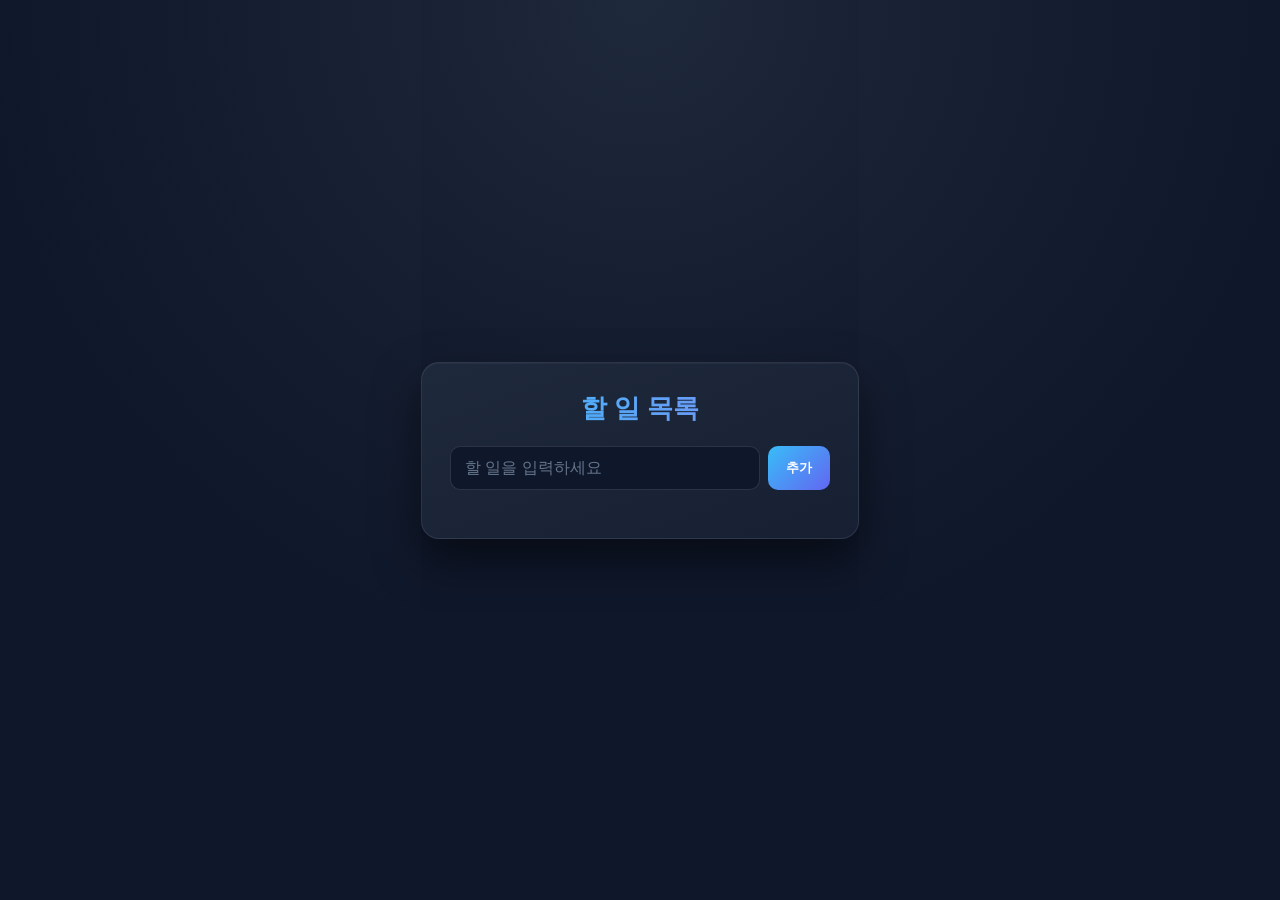
==== index.html @ 5277f51d "Initial commit: todo list app and simple scripts Co-Authored-By: Claude Sonnet 5 <noreply@anthropic." ====
<!DOCTYPE html>
<html lang="ko">
<head>
<meta charset="UTF-8">
<meta name="viewport" content="width=device-width, initial-scale=1.0">
<title>할 일 목록</title>
<link rel="stylesheet" href="style.css">
</head>
<body>
  <div class="todo-app">
    <h1>할 일 목록</h1>
    <form id="todo-form">
      <input type="text" id="todo-input" placeholder="할 일을 입력하세요" autocomplete="off">
      <button type="submit">추가</button>
    </form>
    <ul id="todo-list"></ul>
  </div>

  <script src="app.js"></script>
</body>
</html>
---- style.css ----
html, body {
  height: 100%;
  margin: 0;
  display: flex;
  align-items: center;
  justify-content: center;
  background: radial-gradient(circle at top, #1e293b, #0f172a 60%);
  font-family: 'Segoe UI', 'Malgun Gothic', sans-serif;
}

.todo-app {
  width: 380px;
  background: linear-gradient(160deg, #1e293b, #172033);
  border: 1px solid rgba(148, 163, 184, 0.15);
  border-radius: 18px;
  padding: 28px;
  color: #e2e8f0;
  box-shadow: 0 20px 45px rgba(0, 0, 0, 0.5), inset 0 1px 0 rgba(255, 255, 255, 0.04);
}

h1 {
  margin: 0 0 20px;
  font-size: 1.6rem;
  font-weight: 700;
  text-align: center;
  background: linear-gradient(90deg, #38bdf8, #818cf8);
  -webkit-background-clip: text;
  background-clip: text;
  color: transparent;
}

#todo-form {
  display: flex;
  gap: 8px;
  margin-bottom: 20px;
}

#todo-input {
  flex: 1;
  padding: 12px 14px;
  border: 1px solid rgba(148, 163, 184, 0.2);
  border-radius: 10px;
  background: #0f172a;
  color: #e2e8f0;
  font-size: 1rem;
  transition: border-color 0.2s ease, box-shadow 0.2s ease;
}

#todo-input::placeholder {
  color: #64748b;
}

#todo-input:focus {
  outline: none;
  border-color: #38bdf8;
  box-shadow: 0 0 0 3px rgba(56, 189, 248, 0.25);
}

#todo-form button {
  padding: 12px 18px;
  border: none;
  border-radius: 10px;
  background: linear-gradient(135deg, #38bdf8, #6366f1);
  color: #ffffff;
  font-weight: 700;
  cursor: pointer;
  transition: transform 0.15s ease, box-shadow 0.15s ease;
}

#todo-form button:hover {
  box-shadow: 0 6px 16px rgba(56, 189, 248, 0.35);
  transform: translateY(-1px);
}

#todo-form button:active {
  transform: translateY(0);
}

#todo-list {
  list-style: none;
  margin: 0;
  padding: 0;
  display: flex;
  flex-direction: column;
  gap: 10px;
  max-height: 320px;
  overflow-y: auto;
}

#todo-list::-webkit-scrollbar {
  width: 6px;
}

#todo-list::-webkit-scrollbar-thumb {
  background: rgba(148, 163, 184, 0.3);
  border-radius: 3px;
}

.todo-item {
  display: flex;
  align-items: center;
  gap: 12px;
  background: rgba(15, 23, 42, 0.7);
  border: 1px solid rgba(148, 163, 184, 0.1);
  padding: 12px 14px;
  border-radius: 10px;
  animation: slide-in 0.2s ease;
  transition: background 0.2s ease;
}

.todo-item:hover {
  background: rgba(15, 23, 42, 0.95);
}

@keyframes slide-in {
  from {
    opacity: 0;
    transform: translateY(-6px);
  }
  to {
    opacity: 1;
    transform: translateY(0);
  }
}

.todo-item input[type="checkbox"] {
  width: 18px;
  height: 18px;
  accent-color: #38bdf8;
  cursor: pointer;
}

.todo-item span {
  flex: 1;
  word-break: break-all;
  transition: color 0.2s ease;
}

.todo-item.completed {
  background: rgba(15, 23, 42, 0.4);
}

.todo-item.completed span {
  text-decoration: line-through;
  color: #64748b;
}

.todo-item .delete-btn {
  background: transparent;
  border: none;
  color: #f87171;
  font-size: 1.1rem;
  cursor: pointer;
  line-height: 1;
  padding: 4px;
  border-radius: 6px;
  transition: background 0.15s ease, color 0.15s ease;
}

.todo-item .delete-btn:hover {
  background: rgba(248, 113, 113, 0.15);
  color: #ef4444;
}
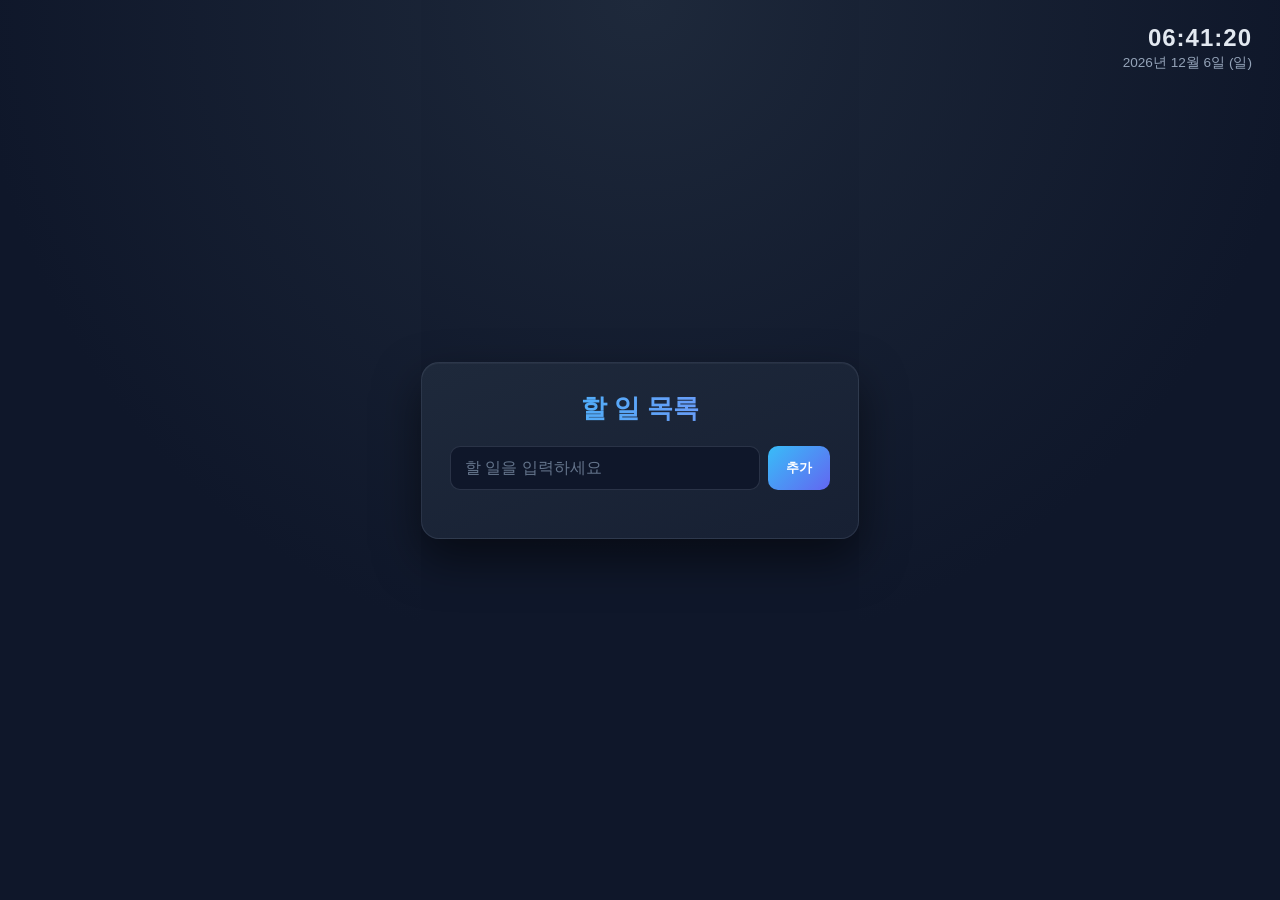
==== commit c3978c7a: "Add fixed clock display to todo app Reuses the watch.html clock logic (updateClock) so the current t" ====
--- a/index.html
+++ b/index.html
@@ -7,6 +7,12 @@
 <link rel="stylesheet" href="style.css">
 </head>
 <body>
+  <!-- 우측 상단 고정 시계 (app.js의 updateClock에서 값 갱신) -->
+  <div class="clock-box">
+    <div id="time">--:--:--</div>
+    <div id="date">-</div>
+  </div>
+
   <div class="todo-app">
     <h1>할 일 목록</h1>
     <form id="todo-form">
--- a/style.css
+++ b/style.css
@@ -6,6 +6,27 @@
   justify-content: center;
   background: radial-gradient(circle at top, #1e293b, #0f172a 60%);
   font-family: 'Segoe UI', 'Malgun Gothic', sans-serif;
+}
+
+/* 우측 상단 고정 시계 */
+.clock-box {
+  position: fixed; /* 스크롤과 무관하게 항상 화면 우측 상단에 표시 */
+  top: 24px;
+  right: 28px;
+  text-align: right;
+  color: #e2e8f0;
+}
+
+.clock-box #time {
+  font-size: 1.5rem;
+  font-weight: 700;
+  letter-spacing: 1px;
+}
+
+.clock-box #date {
+  margin-top: 2px;
+  font-size: 0.85rem;
+  color: #94a3b8;
 }
 
 .todo-app {
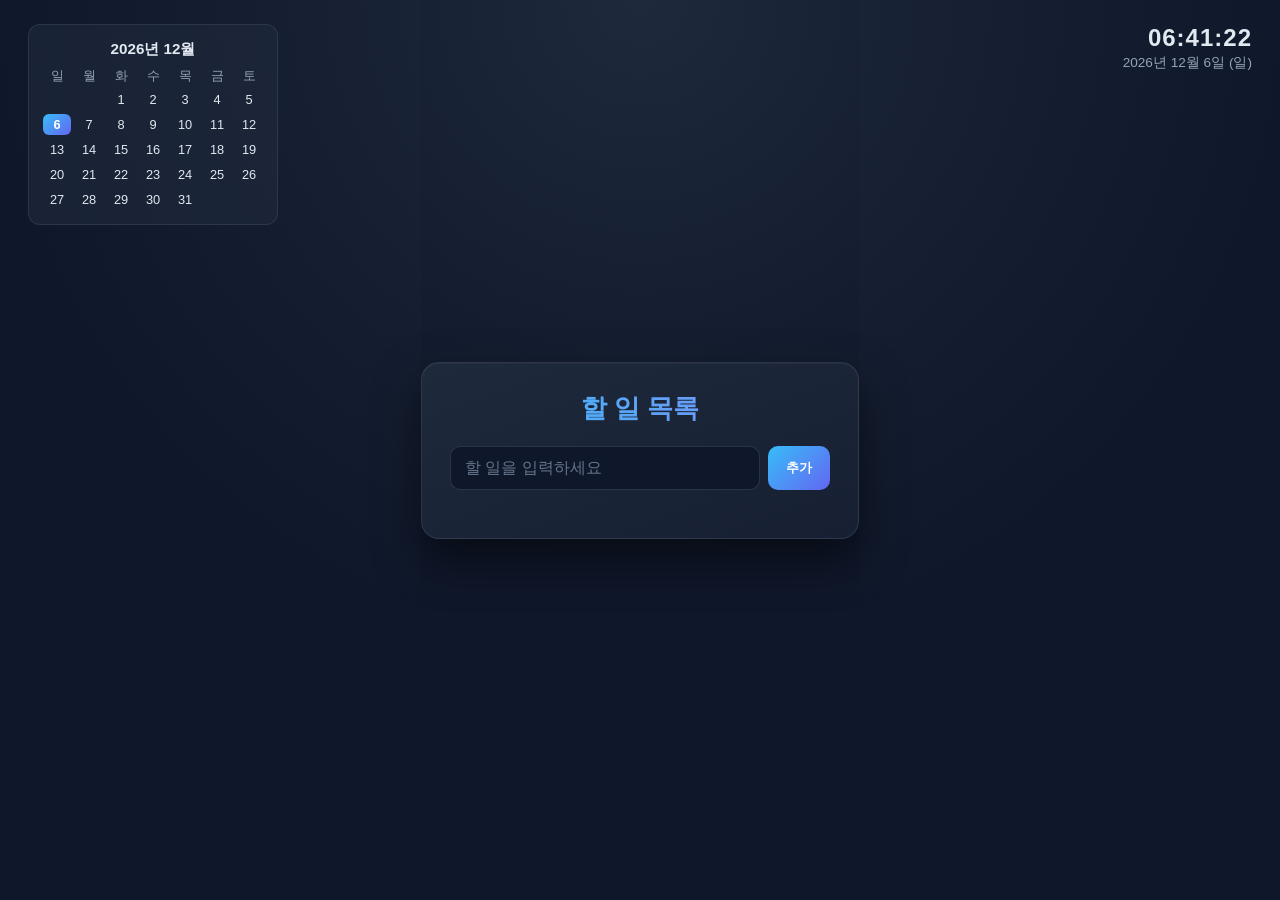
==== commit 27813cee: "Add top-left calendar widget with current month highlight Renders the current month via renderCalend" ====
--- a/index.html
+++ b/index.html
@@ -7,6 +7,17 @@
 <link rel="stylesheet" href="style.css">
 </head>
 <body>
+  <!-- 좌측 상단 고정 달력 (app.js의 renderCalendar에서 값 갱신) -->
+  <div class="calendar-box">
+    <div id="calendar-title">-</div>
+    <!-- 요일 헤더 (고정, 매월 다시 그릴 필요 없음) -->
+    <div class="calendar-weekdays">
+      <span>일</span><span>월</span><span>화</span><span>수</span><span>목</span><span>금</span><span>토</span>
+    </div>
+    <!-- 날짜 칸: renderCalendar가 매번 새로 채움 -->
+    <div id="calendar-days" class="calendar-days"></div>
+  </div>
+
   <!-- 우측 상단 고정 시계 (app.js의 updateClock에서 값 갱신) -->
   <div class="clock-box">
     <div id="time">--:--:--</div>
--- a/style.css
+++ b/style.css
@@ -27,6 +27,52 @@
   margin-top: 2px;
   font-size: 0.85rem;
   color: #94a3b8;
+}
+
+/* 좌측 상단 고정 달력 */
+.calendar-box {
+  position: fixed; /* 스크롤과 무관하게 항상 화면 좌측 상단에 표시 */
+  top: 24px;
+  left: 28px;
+  width: 220px;
+  background: rgba(30, 41, 59, 0.7);
+  border: 1px solid rgba(148, 163, 184, 0.15);
+  border-radius: 12px;
+  padding: 14px;
+  color: #e2e8f0;
+}
+
+#calendar-title {
+  text-align: center;
+  font-weight: 700;
+  font-size: 0.95rem;
+  margin-bottom: 8px;
+}
+
+.calendar-weekdays,
+.calendar-days {
+  display: grid;
+  grid-template-columns: repeat(7, 1fr);
+  gap: 4px;
+  text-align: center;
+  font-size: 0.8rem;
+}
+
+.calendar-weekdays {
+  color: #94a3b8;
+  margin-bottom: 4px;
+}
+
+.calendar-days span {
+  padding: 3px 0;
+  border-radius: 6px;
+}
+
+.calendar-days span.today {
+  /* 오늘 날짜만 강조 배경으로 눈에 띄게 표시 */
+  background: linear-gradient(135deg, #38bdf8, #6366f1);
+  color: #ffffff;
+  font-weight: 700;
 }
 
 .todo-app {
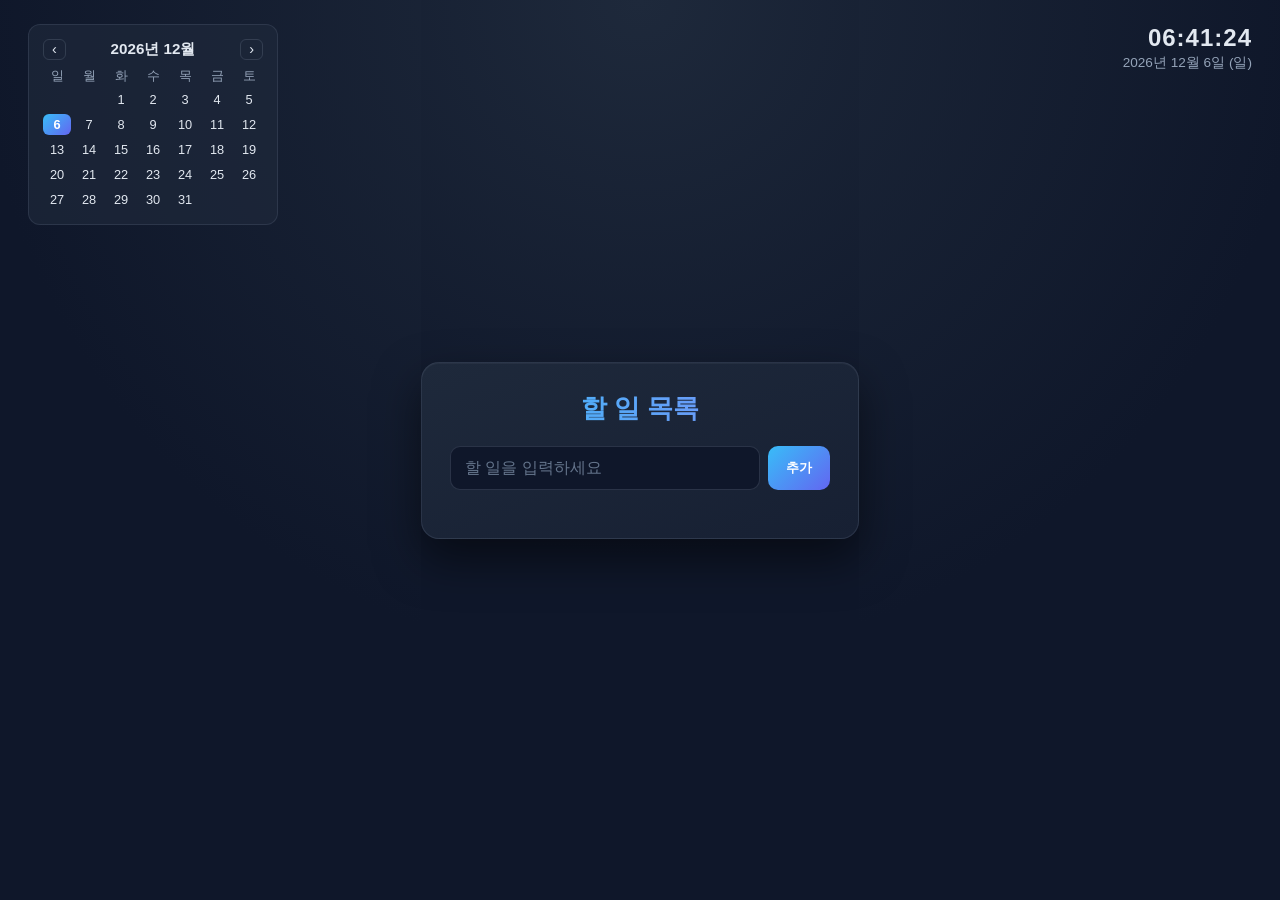
==== commit 2c9e2e3e: "Add prev/next month navigation to calendar widget Splits the viewed month from today's actual date s" ====
--- a/index.html
+++ b/index.html
@@ -9,7 +9,11 @@
 <body>
   <!-- 좌측 상단 고정 달력 (app.js의 renderCalendar에서 값 갱신) -->
   <div class="calendar-box">
-    <div id="calendar-title">-</div>
+    <div class="calendar-header">
+      <button id="calendar-prev" class="calendar-nav" type="button" aria-label="이전 달">‹</button>
+      <div id="calendar-title">-</div>
+      <button id="calendar-next" class="calendar-nav" type="button" aria-label="다음 달">›</button>
+    </div>
     <!-- 요일 헤더 (고정, 매월 다시 그릴 필요 없음) -->
     <div class="calendar-weekdays">
       <span>일</span><span>월</span><span>화</span><span>수</span><span>목</span><span>금</span><span>토</span>
--- a/style.css
+++ b/style.css
@@ -42,11 +42,34 @@
   color: #e2e8f0;
 }
 
+.calendar-header {
+  display: flex;
+  align-items: center;
+  justify-content: space-between;
+  margin-bottom: 8px;
+}
+
 #calendar-title {
   text-align: center;
   font-weight: 700;
   font-size: 0.95rem;
-  margin-bottom: 8px;
+}
+
+.calendar-nav {
+  background: transparent;
+  border: 1px solid rgba(148, 163, 184, 0.2);
+  border-radius: 6px;
+  color: #e2e8f0;
+  font-size: 0.9rem;
+  line-height: 1;
+  padding: 2px 8px;
+  cursor: pointer;
+  transition: background 0.15s ease, border-color 0.15s ease;
+}
+
+.calendar-nav:hover {
+  background: rgba(148, 163, 184, 0.15);
+  border-color: rgba(148, 163, 184, 0.35);
 }
 
 .calendar-weekdays,
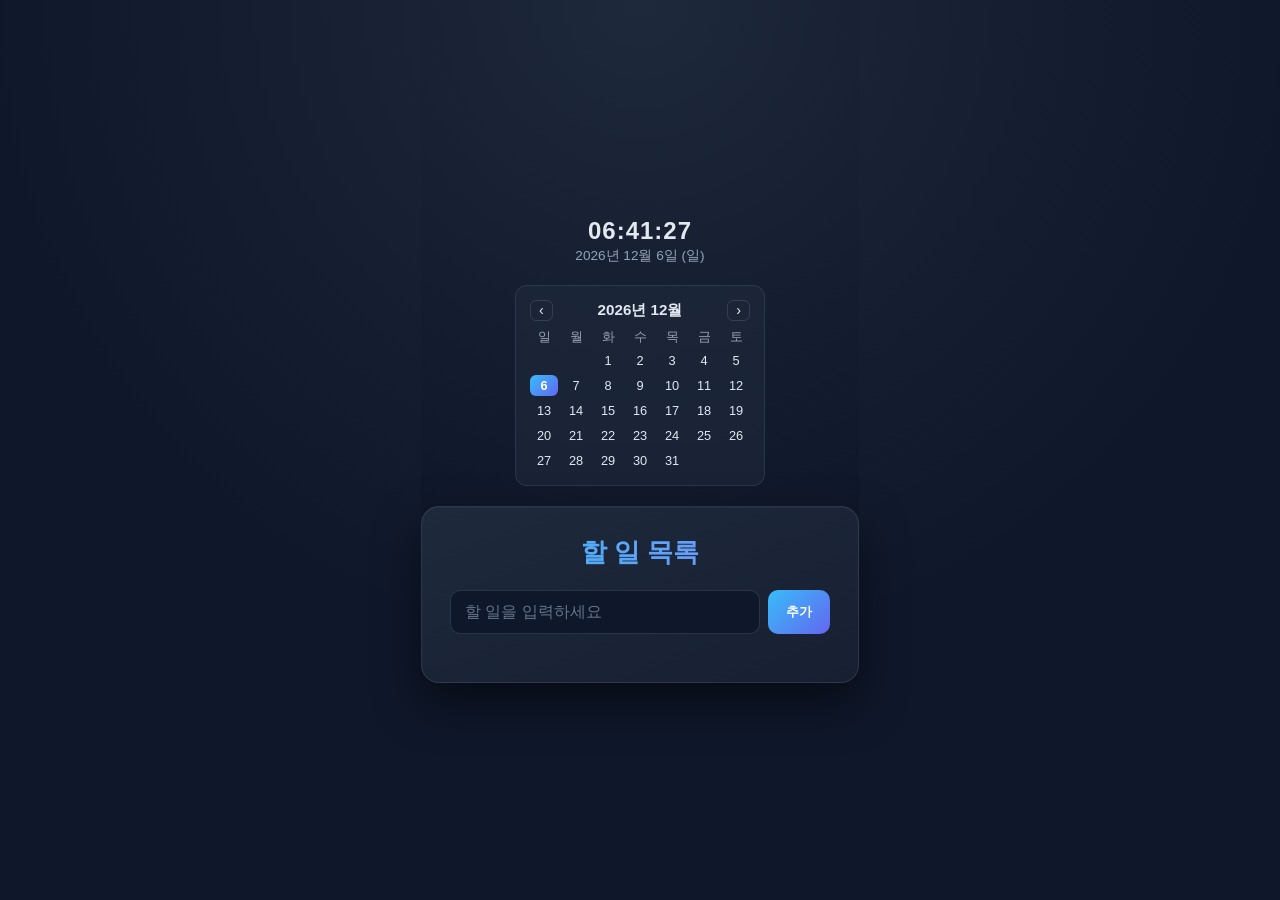
==== commit 969e618a: "시계, 달력, 할 일 목록을 화면 중앙에 세로로 정렬 각 위젯을 좌측 상단, 우측 상단에 고정 배치하던 방식 대신 dashboard 컨테이너로 묶어 화면 중앙에 함께 모아 보기 편" ====
--- a/index.html
+++ b/index.html
@@ -7,34 +7,37 @@
 <link rel="stylesheet" href="style.css">
 </head>
 <body>
-  <!-- 좌측 상단 고정 달력 (app.js의 renderCalendar에서 값 갱신) -->
-  <div class="calendar-box">
-    <div class="calendar-header">
-      <button id="calendar-prev" class="calendar-nav" type="button" aria-label="이전 달">‹</button>
-      <div id="calendar-title">-</div>
-      <button id="calendar-next" class="calendar-nav" type="button" aria-label="다음 달">›</button>
+  <!-- 달력, 시계, 할 일 목록을 화면 중앙에 세로로 모아서 배치 -->
+  <div class="dashboard">
+    <!-- 시계 (app.js의 updateClock에서 값 갱신) -->
+    <div class="clock-box">
+      <div id="time">--:--:--</div>
+      <div id="date">-</div>
     </div>
-    <!-- 요일 헤더 (고정, 매월 다시 그릴 필요 없음) -->
-    <div class="calendar-weekdays">
-      <span>일</span><span>월</span><span>화</span><span>수</span><span>목</span><span>금</span><span>토</span>
+
+    <!-- 달력 (app.js의 renderCalendar에서 값 갱신) -->
+    <div class="calendar-box">
+      <div class="calendar-header">
+        <button id="calendar-prev" class="calendar-nav" type="button" aria-label="이전 달">‹</button>
+        <div id="calendar-title">-</div>
+        <button id="calendar-next" class="calendar-nav" type="button" aria-label="다음 달">›</button>
+      </div>
+      <!-- 요일 헤더 (고정, 매월 다시 그릴 필요 없음) -->
+      <div class="calendar-weekdays">
+        <span>일</span><span>월</span><span>화</span><span>수</span><span>목</span><span>금</span><span>토</span>
+      </div>
+      <!-- 날짜 칸: renderCalendar가 매번 새로 채움 -->
+      <div id="calendar-days" class="calendar-days"></div>
     </div>
-    <!-- 날짜 칸: renderCalendar가 매번 새로 채움 -->
-    <div id="calendar-days" class="calendar-days"></div>
-  </div>
 
-  <!-- 우측 상단 고정 시계 (app.js의 updateClock에서 값 갱신) -->
-  <div class="clock-box">
-    <div id="time">--:--:--</div>
-    <div id="date">-</div>
-  </div>
-
-  <div class="todo-app">
-    <h1>할 일 목록</h1>
-    <form id="todo-form">
-      <input type="text" id="todo-input" placeholder="할 일을 입력하세요" autocomplete="off">
-      <button type="submit">추가</button>
-    </form>
-    <ul id="todo-list"></ul>
+    <div class="todo-app">
+      <h1>할 일 목록</h1>
+      <form id="todo-form">
+        <input type="text" id="todo-input" placeholder="할 일을 입력하세요" autocomplete="off">
+        <button type="submit">추가</button>
+      </form>
+      <ul id="todo-list"></ul>
+    </div>
   </div>
 
   <script src="app.js"></script>
--- a/style.css
+++ b/style.css
@@ -8,12 +8,17 @@
   font-family: 'Segoe UI', 'Malgun Gothic', sans-serif;
 }
 
-/* 우측 상단 고정 시계 */
+/* 시계, 달력, 할 일 목록을 세로로 모아 화면 중앙에 배치 */
+.dashboard {
+  display: flex;
+  flex-direction: column;
+  align-items: center;
+  gap: 20px;
+}
+
+/* 시계 */
 .clock-box {
-  position: fixed; /* 스크롤과 무관하게 항상 화면 우측 상단에 표시 */
-  top: 24px;
-  right: 28px;
-  text-align: right;
+  text-align: center;
   color: #e2e8f0;
 }
 
@@ -29,11 +34,8 @@
   color: #94a3b8;
 }
 
-/* 좌측 상단 고정 달력 */
+/* 달력 */
 .calendar-box {
-  position: fixed; /* 스크롤과 무관하게 항상 화면 좌측 상단에 표시 */
-  top: 24px;
-  left: 28px;
   width: 220px;
   background: rgba(30, 41, 59, 0.7);
   border: 1px solid rgba(148, 163, 184, 0.15);
